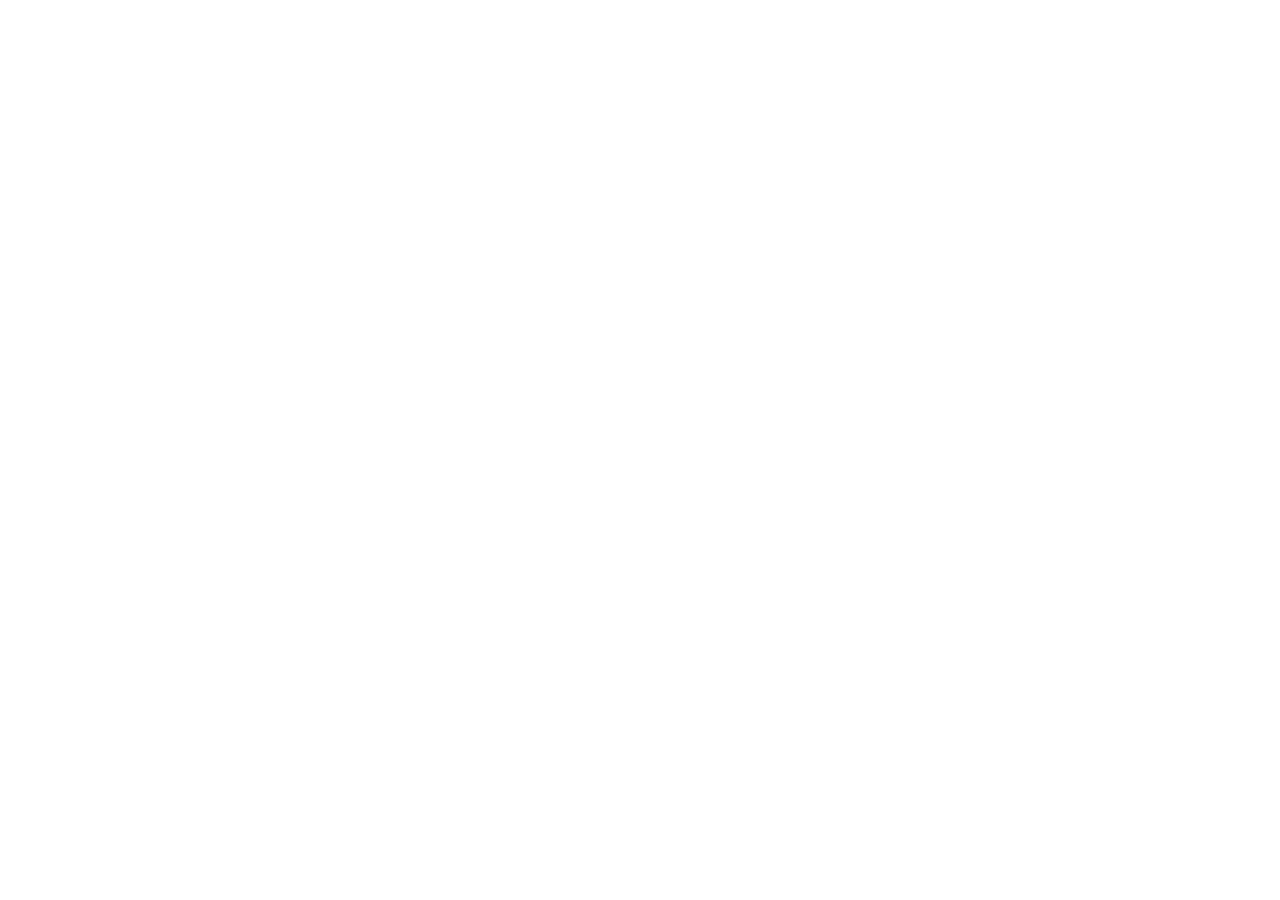
==== extension/newtab.html @ 75e8c650 "feat: add Google and Todoist OAuth integration with PKCE - Implemented Google OAuth authentication a" ====
<!DOCTYPE html>
<html lang="en">
<head>
  <meta charset="UTF-8" />
  <meta http-equiv="refresh" content="0; url=https://yourusername.github.io/sas-dashboard" />
  <title>SAS Dashboard</title>
  <style>
    body { margin: 0; background: #f7f6f3; font-family: system-ui, sans-serif; display: flex; align-items: center; justify-content: center; height: 100vh; color: #6b6a65; font-size: 13px; }
  </style>
</head>
<body>
  <p>Loading SAS Dashboard…</p>
  <script>
    // Update this URL to your actual hosted dashboard URL
    window.location.href = 'https://yourusername.github.io/sas-dashboard';
  </script>
</body>
</html>
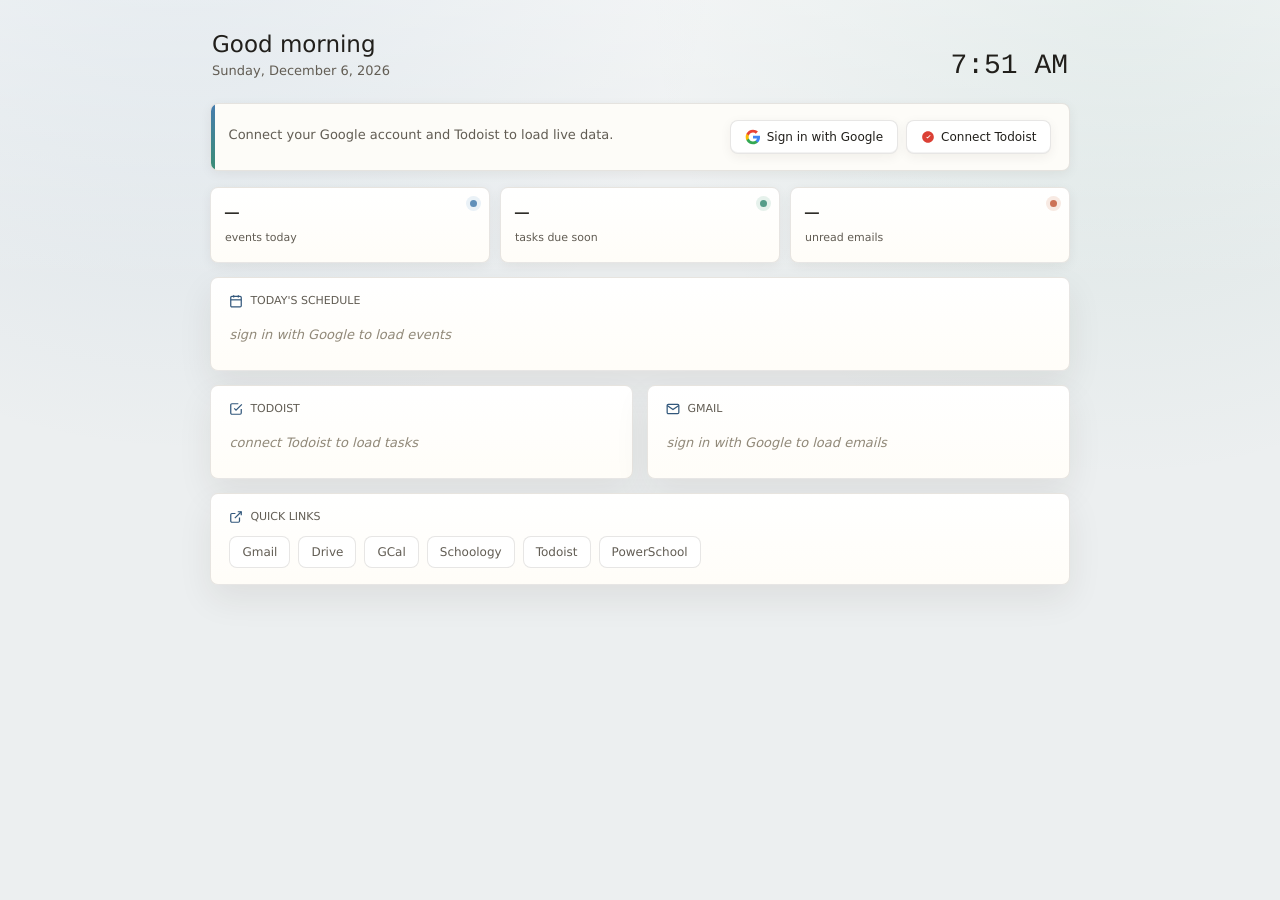
==== commit c8f9ffb1: "fix: update URLs in newtab.html and gmail.js, improve Todoist API endpoint, and enhance error handli" ====
--- a/extension/newtab.html
+++ b/extension/newtab.html
@@ -2,7 +2,7 @@
 <html lang="en">
 <head>
   <meta charset="UTF-8" />
-  <meta http-equiv="refresh" content="0; url=https://yourusername.github.io/sas-dashboard" />
+  <meta http-equiv="refresh" content="0; url=https://tm-droid.github.io/sas-dashboard" />
   <title>SAS Dashboard</title>
   <style>
     body { margin: 0; background: #f7f6f3; font-family: system-ui, sans-serif; display: flex; align-items: center; justify-content: center; height: 100vh; color: #6b6a65; font-size: 13px; }
@@ -12,7 +12,7 @@
   <p>Loading SAS Dashboard…</p>
   <script>
     // Update this URL to your actual hosted dashboard URL
-    window.location.href = 'https://yourusername.github.io/sas-dashboard';
+    window.location.href = 'https://tm-droid.github.io/sas-dashboard';
   </script>
 </body>
 </html>
